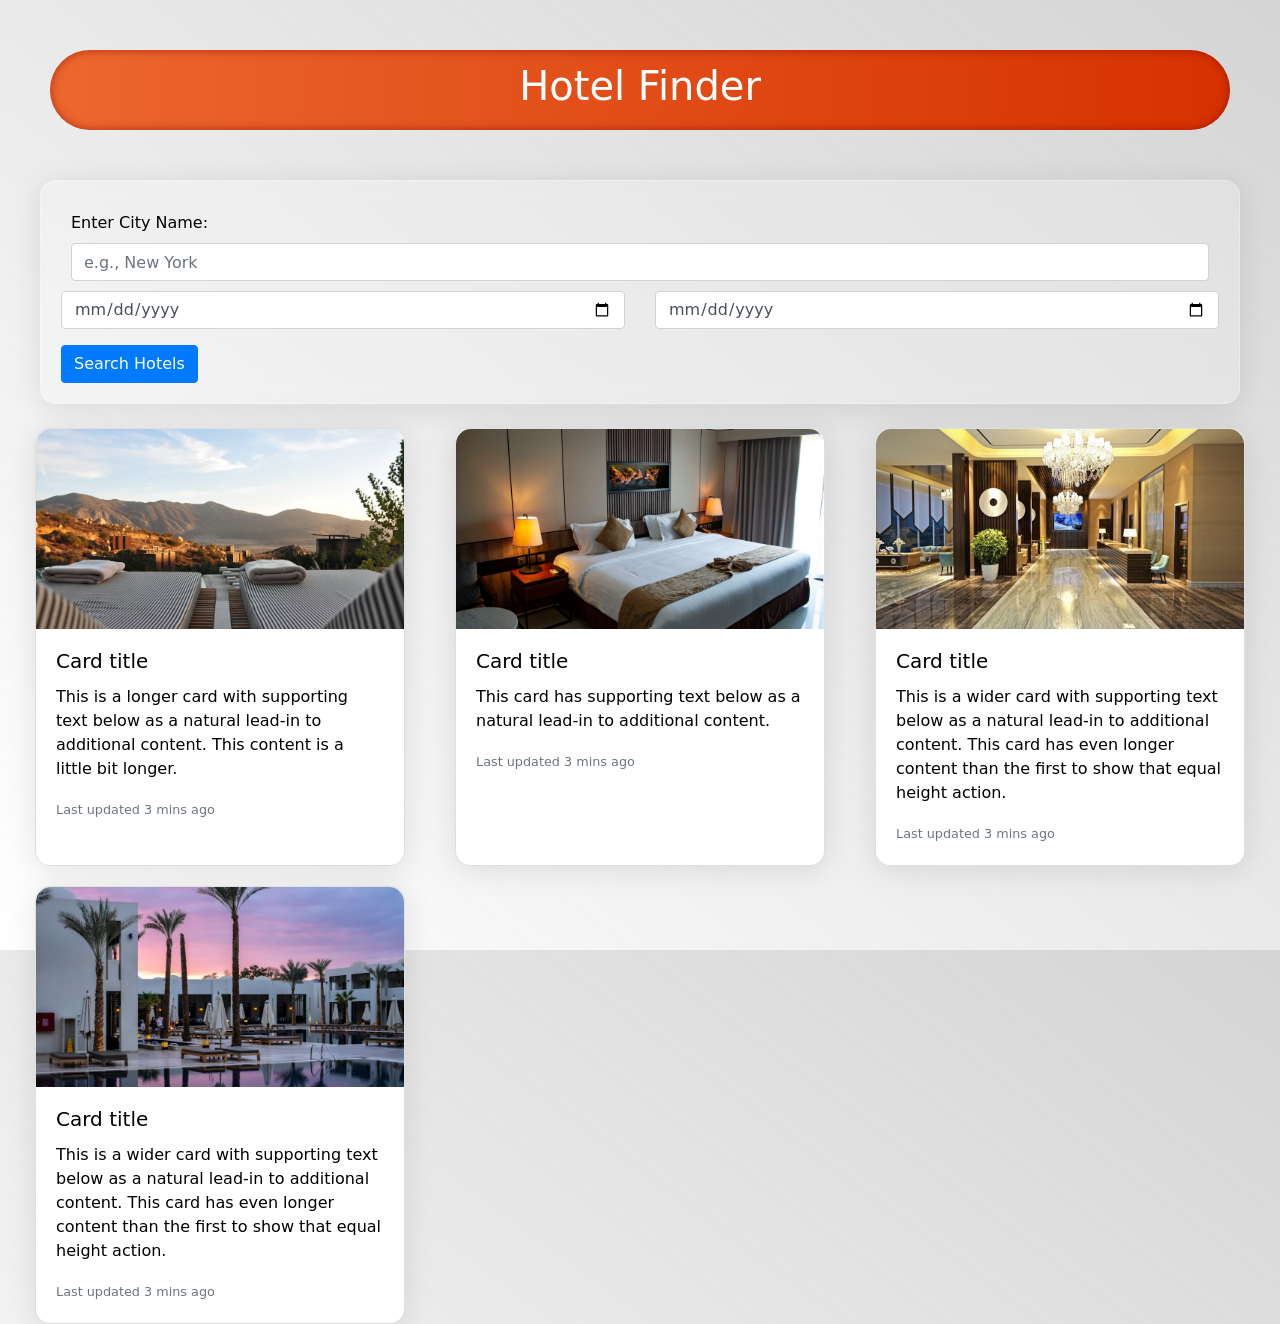
==== index.html @ 89272678 "added base level css, and js search form" ====
<!DOCTYPE html>
<html lang="en">
<head>
    <meta charset="UTF-8">
    <meta name="viewport" content="width=device-width, initial-scale=1.0">
    <link rel="stylesheet" href="https://cdn.jsdelivr.net/npm/bootstrap@4.4.1/dist/css/bootstrap.min.css" integrity="sha384-Vkoo8x4CGsO3+Hhxv8T/Q5PaXtkKtu6ug5TOeNV6gBiFeWPGFN9MuhOf23Q9Ifjh" crossorigin="anonymous">
    <link rel="stylesheet" href="style.css">
    <title>Hotel Finder || 26-1</title>
</head>
<body>
    <header>
        <h1>Hotel Finder</h1>
    </header>

    <main>
        <div class="container mt-4">
        <form action="" id="searchForm">
            <div class="form-group">
                <label for="cityInput">Enter City Name:</label>
                <input type="text" id="cityInput" class="form-control" placeholder="e.g., New York">
            </div>

            <div class="row mb-3">
                <div class="col"><input type="date" id="checkin" class="form-control"></div>
                <div class="col"><input type="date" id="checkout" class="form-control"></div>
            </div>
            <button id="searchBtn" class="btn btn-primary">Search Hotels</button>
        </form>
        </div>
        <div id="results" class="mt-4">
        </div>
        <div class="result card-1 mb-3 p-3'"></div>
        

    <div class="card-deck">
  <div class="card">
    <img src="Screenshot 2026-01-26 at 19.50.27.png" class="card-img-top" alt="...">
    <div class="card-body">
      <h5 class="card-title">Card title</h5>
      <p class="card-text">This is a longer card with supporting text below as a natural lead-in to additional content. This content is a little bit longer.</p>
      <p class="card-text"><small class="text-muted">Last updated 3 mins ago</small></p>
    </div>
  </div>
  <div class="card">
    <img src="Screenshot 2026-01-26 at 19.29.34.png" class="card-img-top" alt="...">
    <div class="card-body">
      <h5 class="card-title">Card title</h5>
      <p class="card-text">This card has supporting text below as a natural lead-in to additional content.</p>
      <p class="card-text"><small class="text-muted">Last updated 3 mins ago</small></p>
    </div>
  </div>
  <div class="card">
    <img src="Screenshot 2026-01-26 at 19.29.58.png" class="card-img-top" alt="...">
    <div class="card-body">
      <h5 class="card-title">Card title</h5>
      <p class="card-text">This is a wider card with supporting text below as a natural lead-in to additional content. This card has even longer content than the first to show that equal height action.</p>
      <p class="card-text"><small class="text-muted">Last updated 3 mins ago</small></p>
    </div>
  </div>
  <div class="card">
    <img src="Screenshot 2026-01-26 at 19.50.08.png" class="card-img-top" alt="...">
    <div class="card-body">
      <h5 class="card-title">Card title</h5>
      <p class="card-text">This is a wider card with supporting text below as a natural lead-in to additional content. This card has even longer content than the first to show that equal height action.</p>
      <p class="card-text"><small class="text-muted">Last updated 3 mins ago</small></p>
    </div>
  </div>
</div>
    </main>
    <script src="https://code.jquery.com/jquery-3.4.1.slim.min.js" integrity="sha384-J6qa4849blE2+poT4WnyKhv5vZF5SrPo0iEjwBvKU7imGFAV0wwj1yYfoRSJoZ+n" crossorigin="anonymous"></script>
    <script src="https://cdn.jsdelivr.net/npm/popper.js@1.16.0/dist/umd/popper.min.js" integrity="sha384-Q6E9RHvbIyZFJoft+2mJbHaEWldlvI9IOYy5n3zV9zzTtmI3UksdQRVvoxMfooAo" crossorigin="anonymous"></script>
    <script src="https://cdn.jsdelivr.net/npm/bootstrap@4.4.1/dist/js/bootstrap.min.js" integrity="sha384-wfSDF2E50Y2D1uUdj0O3uMBJnjuUD4Ih7YwaYd1iqfktj0Uod8GCExl3Og8ifwB6" crossorigin="anonymous"></script>
    <script src="script.js"></script>
</body>
</html>
---- style.css ----
* {
    margin: 0;
    padding: 0;
    box-sizing: border-box;
    /* outline: 1px solid red; */
}

:root {
    --lm-background: rgb(255, 255, 255);
    --lm-color: rgb(0, 0, 0);
    --lm-accent: rgb(236, 103, 46);
    --lm-accent-2: rgb(214, 50, 0);
    --dm-background: rgb(34, 34, 34);
    --dm-color: rgb(255, 255, 255);
    --dm-accent: rgb(10, 132, 255);
}

body {
    background-image: linear-gradient(to top right, var(--lm-background), rgba(201, 201, 201, 0.787));
    color: var(--lm-color);
    height: 100vh;
    width: 100vw;
    font-family:system-ui, -apple-system, BlinkMacSystemFont, 'Segoe UI', Roboto, Oxygen, Ubuntu, Cantarell, 'Open Sans', 'Helvetica Neue', sans-serif
}

header {
    background-image: linear-gradient(to right, var(--lm-accent), var(--lm-accent-2));
    color: var(--dm-color);
    padding: 1rem;
    text-align: center;
    height: 5rem;
    display: flex;
    margin: 50px 50px;
    border-radius: 50px;
    justify-content: center;
    align-items: center;
    box-shadow: inset 0 0 10px rgba(128, 0, 0, 0.559);
}

.container {
    max-width: 1200px;
    margin: 20px auto;
    padding: 20px;
    background-color: rgba(255, 255, 255, 0.2);
    backdrop-filter: blur(10px);
    -webkit-backdrop-filter: blur(10px);
    border: 1px solid rgba(255, 255, 255, 0.3);
    box-shadow: 0 4px 30px rgba(0, 0, 0, 0.1);
    border-radius: 16px;
}

.form-group {
    margin: 10px;
    flex: 1 1 200px;
    min-width: 200px;
}

.alert {
    margin: 20px;
    background-image: linear-gradient(to right, var(--lm-accent), var(--lm-accent-2));
    color: var(--dm-color);
    text-align: center;
    width: fit-content;
    justify-self: center;
    box-shadow: inset 0 0 10px rgba(128, 0, 0, 0.559), 0 4px 30px rgba(120, 120, 120, 0.784);
    border: none;
}



.card-deck {
    display: grid;
    grid-template-columns: repeat(auto-fit, minmax(300px, 1fr));
    gap: 20px;
    margin: 20px;
}

.card {
    border-radius: 15px;
    box-shadow: 0 4px 30px rgba(0, 0, 0, 0.1);
}

.card-img-top {
    border-top-left-radius: 15px;
    border-top-right-radius: 15px;
    height: 200px;
    object-fit: cover;
}

.card{
    border-radius: 15px;
    box-shadow: 0 4px 30px rgba(0, 0, 0, 0.1);
    color: var(--lm-color)
}
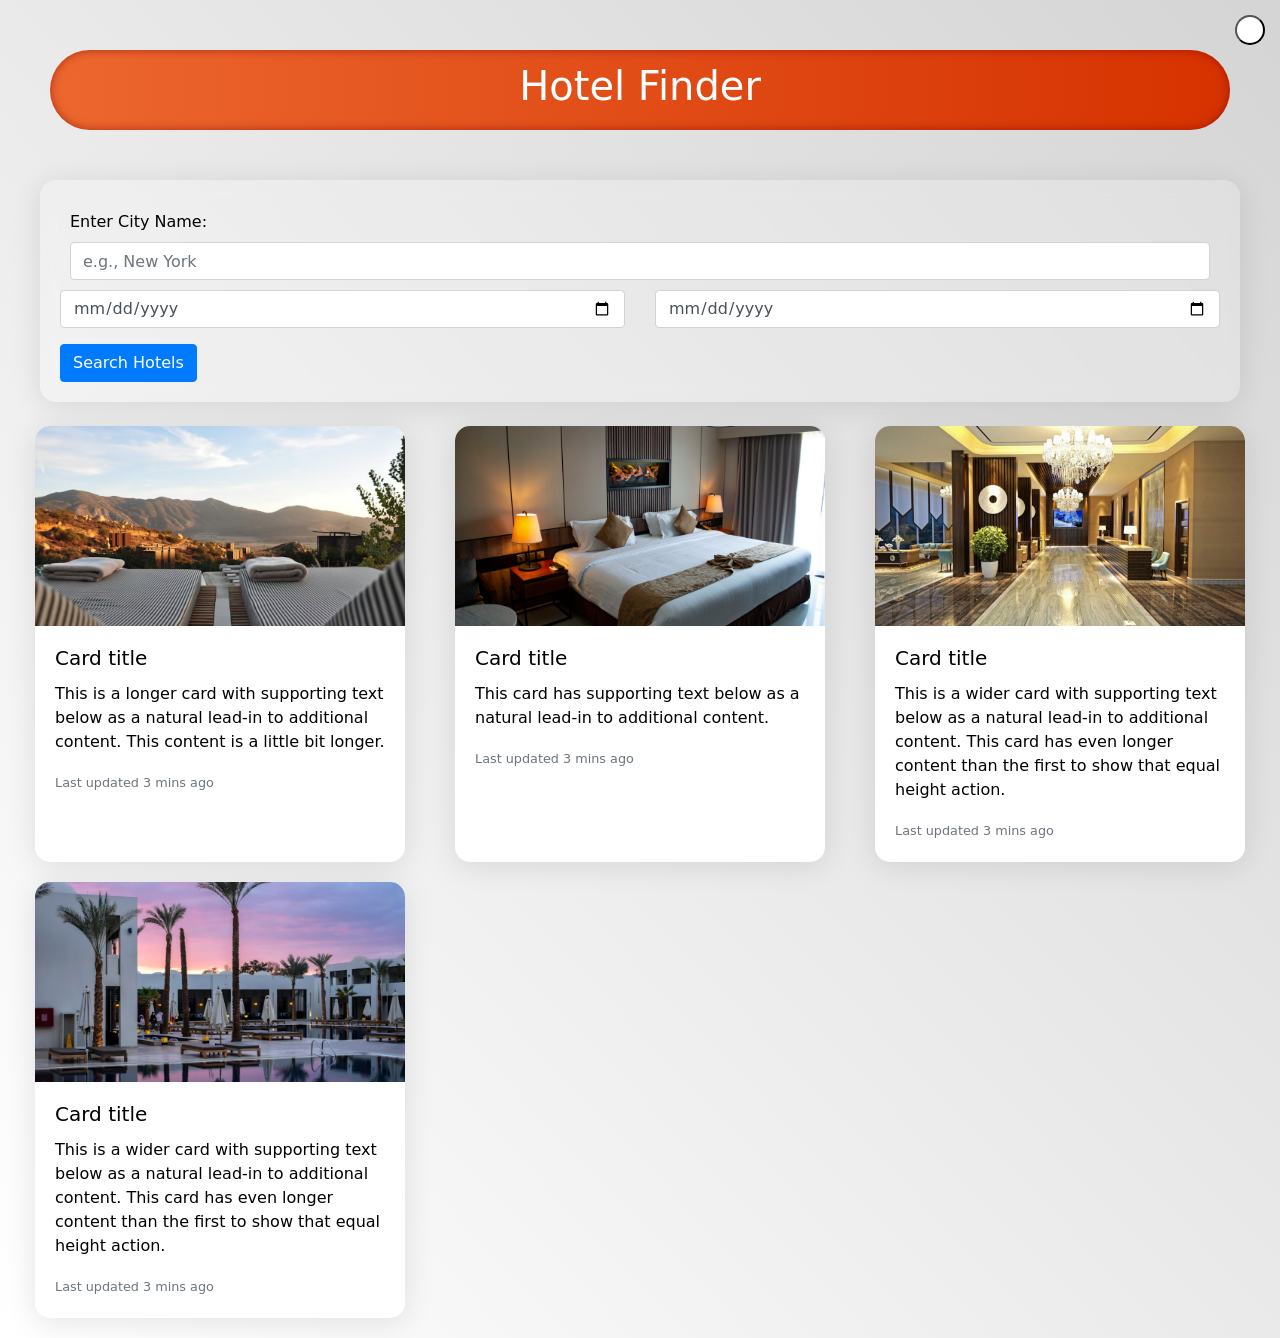
==== commit 6fb3681f: "added dark mode, detailed styling needed" ====
--- a/index.html
+++ b/index.html
@@ -11,6 +11,8 @@
     <header>
         <h1>Hotel Finder</h1>
     </header>
+
+    <button id="toggle"></button>
 
     <main>
         <div class="container mt-4">
--- a/style.css
+++ b/style.css
@@ -15,12 +15,32 @@
     --dm-accent: rgb(10, 132, 255);
 }
 
+.dark-mode {
+    --lm-background: rgb(0, 0, 0);
+    --lm-color: rgb(255, 255, 255);
+    --lm-accent: rgb(236, 103, 46);
+    --lm-accent-2: rgb(214, 50, 0);
+    --dm-background: rgb(222, 222, 222);
+    --dm-color: rgb(0, 0, 0);
+    --dm-accent: rgb(0, 65, 130);
+}
+
 body {
     background-image: linear-gradient(to top right, var(--lm-background), rgba(201, 201, 201, 0.787));
     color: var(--lm-color);
-    height: 100vh;
+    height: 100%;
     width: 100vw;
     font-family:system-ui, -apple-system, BlinkMacSystemFont, 'Segoe UI', Roboto, Oxygen, Ubuntu, Cantarell, 'Open Sans', 'Helvetica Neue', sans-serif
+}
+
+#toggle {
+    background-color: white;
+    height: 30px;
+    width: 30px;
+    border-radius: 50%;
+    position: fixed;
+    top: 15px;
+    right: 15px;
 }
 
 header {
@@ -44,7 +64,6 @@
     background-color: rgba(255, 255, 255, 0.2);
     backdrop-filter: blur(10px);
     -webkit-backdrop-filter: blur(10px);
-    border: 1px solid rgba(255, 255, 255, 0.3);
     box-shadow: 0 4px 30px rgba(0, 0, 0, 0.1);
     border-radius: 16px;
 }
@@ -75,10 +94,6 @@
     margin: 20px;
 }
 
-.card {
-    border-radius: 15px;
-    box-shadow: 0 4px 30px rgba(0, 0, 0, 0.1);
-}
 
 .card-img-top {
     border-top-left-radius: 15px;
@@ -90,5 +105,7 @@
 .card{
     border-radius: 15px;
     box-shadow: 0 4px 30px rgba(0, 0, 0, 0.1);
-    color: var(--lm-color)
+    color: var(--lm-color);
+    background-color: var(--lm-background);
+    border: none;
 }
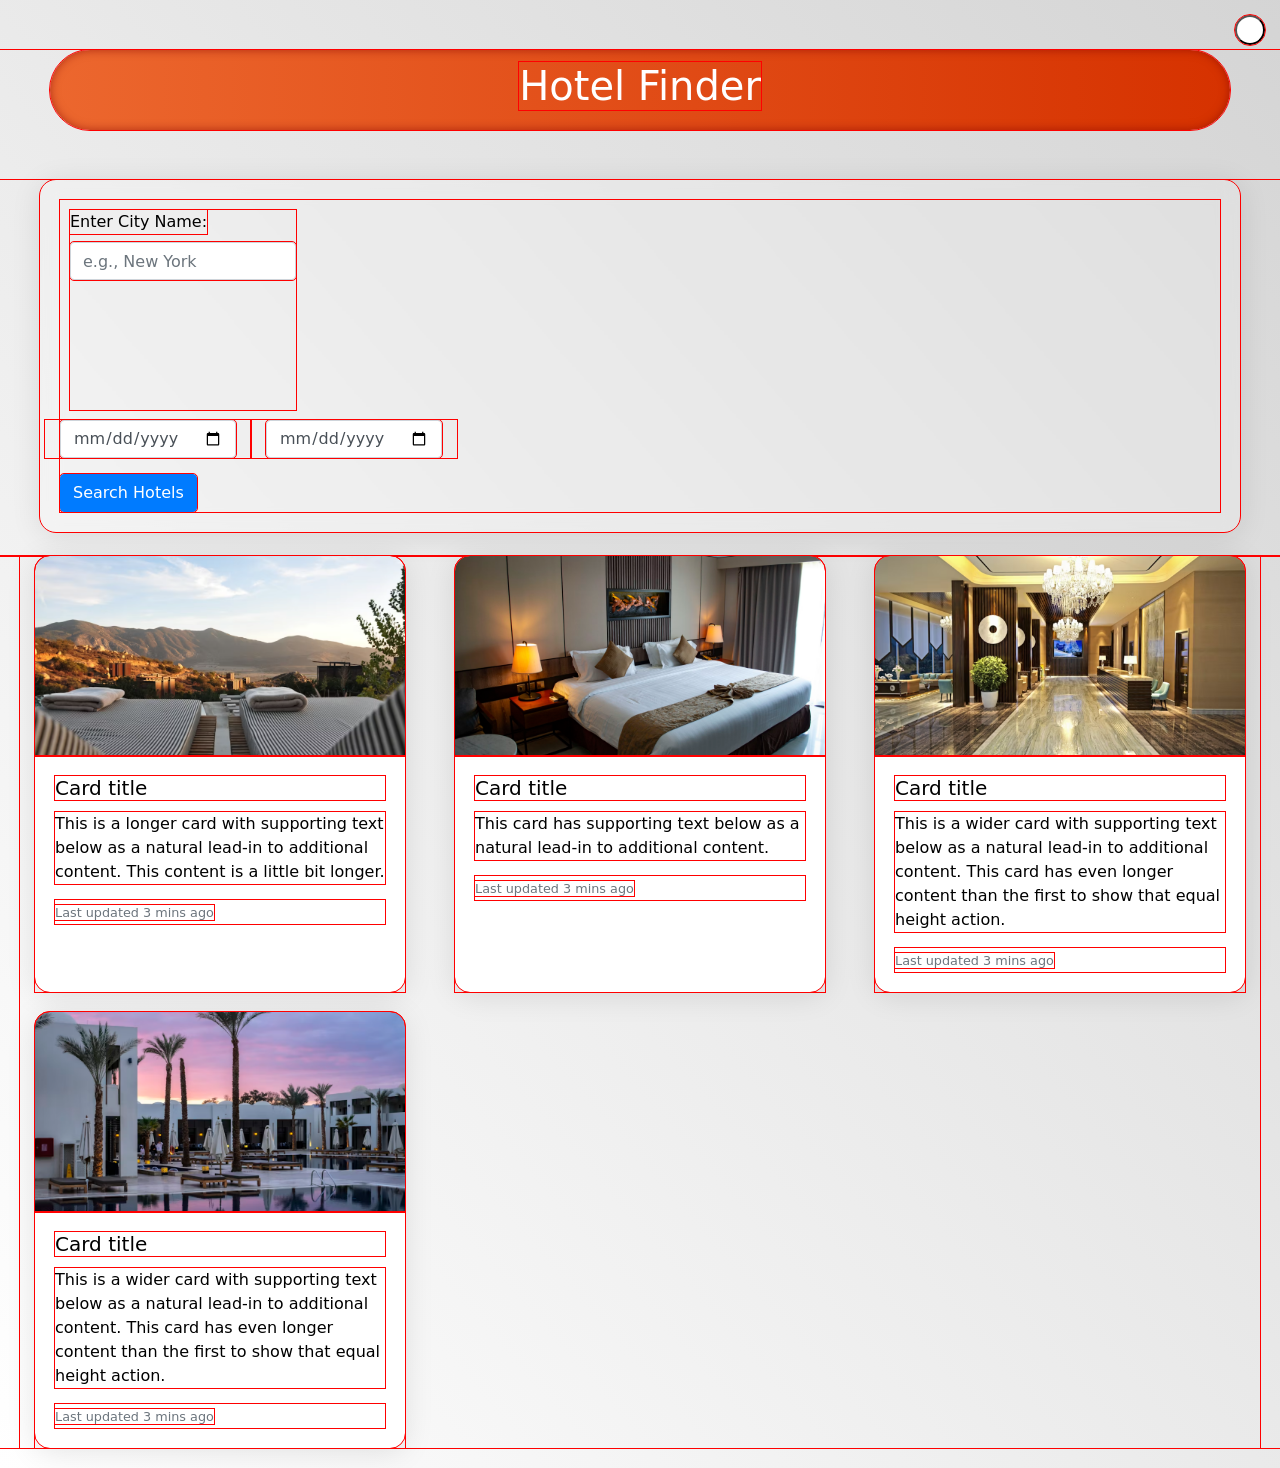
==== commit 20fd3a1d: "added contact page, transferred dark mode, basic styling and began form" ====
--- a/index.html
+++ b/index.html
@@ -35,39 +35,39 @@
         
 
     <div class="card-deck">
-  <div class="card">
-    <img src="Screenshot 2026-01-26 at 19.50.27.png" class="card-img-top" alt="...">
-    <div class="card-body">
-      <h5 class="card-title">Card title</h5>
-      <p class="card-text">This is a longer card with supporting text below as a natural lead-in to additional content. This content is a little bit longer.</p>
-      <p class="card-text"><small class="text-muted">Last updated 3 mins ago</small></p>
-    </div>
-  </div>
-  <div class="card">
-    <img src="Screenshot 2026-01-26 at 19.29.34.png" class="card-img-top" alt="...">
-    <div class="card-body">
-      <h5 class="card-title">Card title</h5>
-      <p class="card-text">This card has supporting text below as a natural lead-in to additional content.</p>
-      <p class="card-text"><small class="text-muted">Last updated 3 mins ago</small></p>
-    </div>
-  </div>
-  <div class="card">
-    <img src="Screenshot 2026-01-26 at 19.29.58.png" class="card-img-top" alt="...">
-    <div class="card-body">
-      <h5 class="card-title">Card title</h5>
-      <p class="card-text">This is a wider card with supporting text below as a natural lead-in to additional content. This card has even longer content than the first to show that equal height action.</p>
-      <p class="card-text"><small class="text-muted">Last updated 3 mins ago</small></p>
-    </div>
-  </div>
-  <div class="card">
-    <img src="Screenshot 2026-01-26 at 19.50.08.png" class="card-img-top" alt="...">
-    <div class="card-body">
-      <h5 class="card-title">Card title</h5>
-      <p class="card-text">This is a wider card with supporting text below as a natural lead-in to additional content. This card has even longer content than the first to show that equal height action.</p>
-      <p class="card-text"><small class="text-muted">Last updated 3 mins ago</small></p>
-    </div>
-  </div>
-</div>
+          <div class="card">
+            <img src="Screenshot 2026-01-26 at 19.50.27.png" class="card-img-top" alt="...">
+            <div class="card-body">
+              <h5 class="card-title">Card title</h5>
+              <p class="card-text">This is a longer card with supporting text below as a natural lead-in to additional content. This content is a little bit longer.</p>
+              <p class="card-text"><small class="text-muted">Last updated 3 mins ago</small></p>
+            </div>
+          </div>
+          <div class="card">
+            <img src="Screenshot 2026-01-26 at 19.29.34.png" class="card-img-top" alt="...">
+            <div class="card-body">
+              <h5 class="card-title">Card title</h5>
+              <p class="card-text">This card has supporting text below as a natural lead-in to additional content.</p>
+              <p class="card-text"><small class="text-muted">Last updated 3 mins ago</small></p>
+            </div>
+          </div>
+          <div class="card">
+            <img src="Screenshot 2026-01-26 at 19.29.58.png" class="card-img-top" alt="...">
+            <div class="card-body">
+              <h5 class="card-title">Card title</h5>
+              <p class="card-text">This is a wider card with supporting text below as a natural lead-in to additional content. This card has even longer content than the first to show that equal height action.</p>
+              <p class="card-text"><small class="text-muted">Last updated 3 mins ago</small></p>
+            </div>
+          </div>
+          <div class="card">
+            <img src="Screenshot 2026-01-26 at 19.50.08.png" class="card-img-top" alt="...">
+            <div class="card-body">
+              <h5 class="card-title">Card title</h5>
+              <p class="card-text">This is a wider card with supporting text below as a natural lead-in to additional content. This card has even longer content than the first to show that equal height action.</p>
+              <p class="card-text"><small class="text-muted">Last updated 3 mins ago</small></p>
+            </div>
+          </div>
+        </div>
     </main>
     <script src="https://code.jquery.com/jquery-3.4.1.slim.min.js" integrity="sha384-J6qa4849blE2+poT4WnyKhv5vZF5SrPo0iEjwBvKU7imGFAV0wwj1yYfoRSJoZ+n" crossorigin="anonymous"></script>
     <script src="https://cdn.jsdelivr.net/npm/popper.js@1.16.0/dist/umd/popper.min.js" integrity="sha384-Q6E9RHvbIyZFJoft+2mJbHaEWldlvI9IOYy5n3zV9zzTtmI3UksdQRVvoxMfooAo" crossorigin="anonymous"></script>
--- a/style.css
+++ b/style.css
@@ -2,7 +2,7 @@
     margin: 0;
     padding: 0;
     box-sizing: border-box;
-    /* outline: 1px solid red; */
+    outline: 1px solid red;
 }
 
 :root {
@@ -109,3 +109,20 @@
     background-color: var(--lm-background);
     border: none;
 }
+
+/* CONTACT PAGE */
+
+.submit-container {
+    height: 100vh;
+    display: flex;
+    flex-direction: column;
+    align-items: center;
+    justify-content: flex-start;
+}
+
+form {
+    display: flex;
+    flex-direction: column;
+    align-items: flex-start;
+    
+}
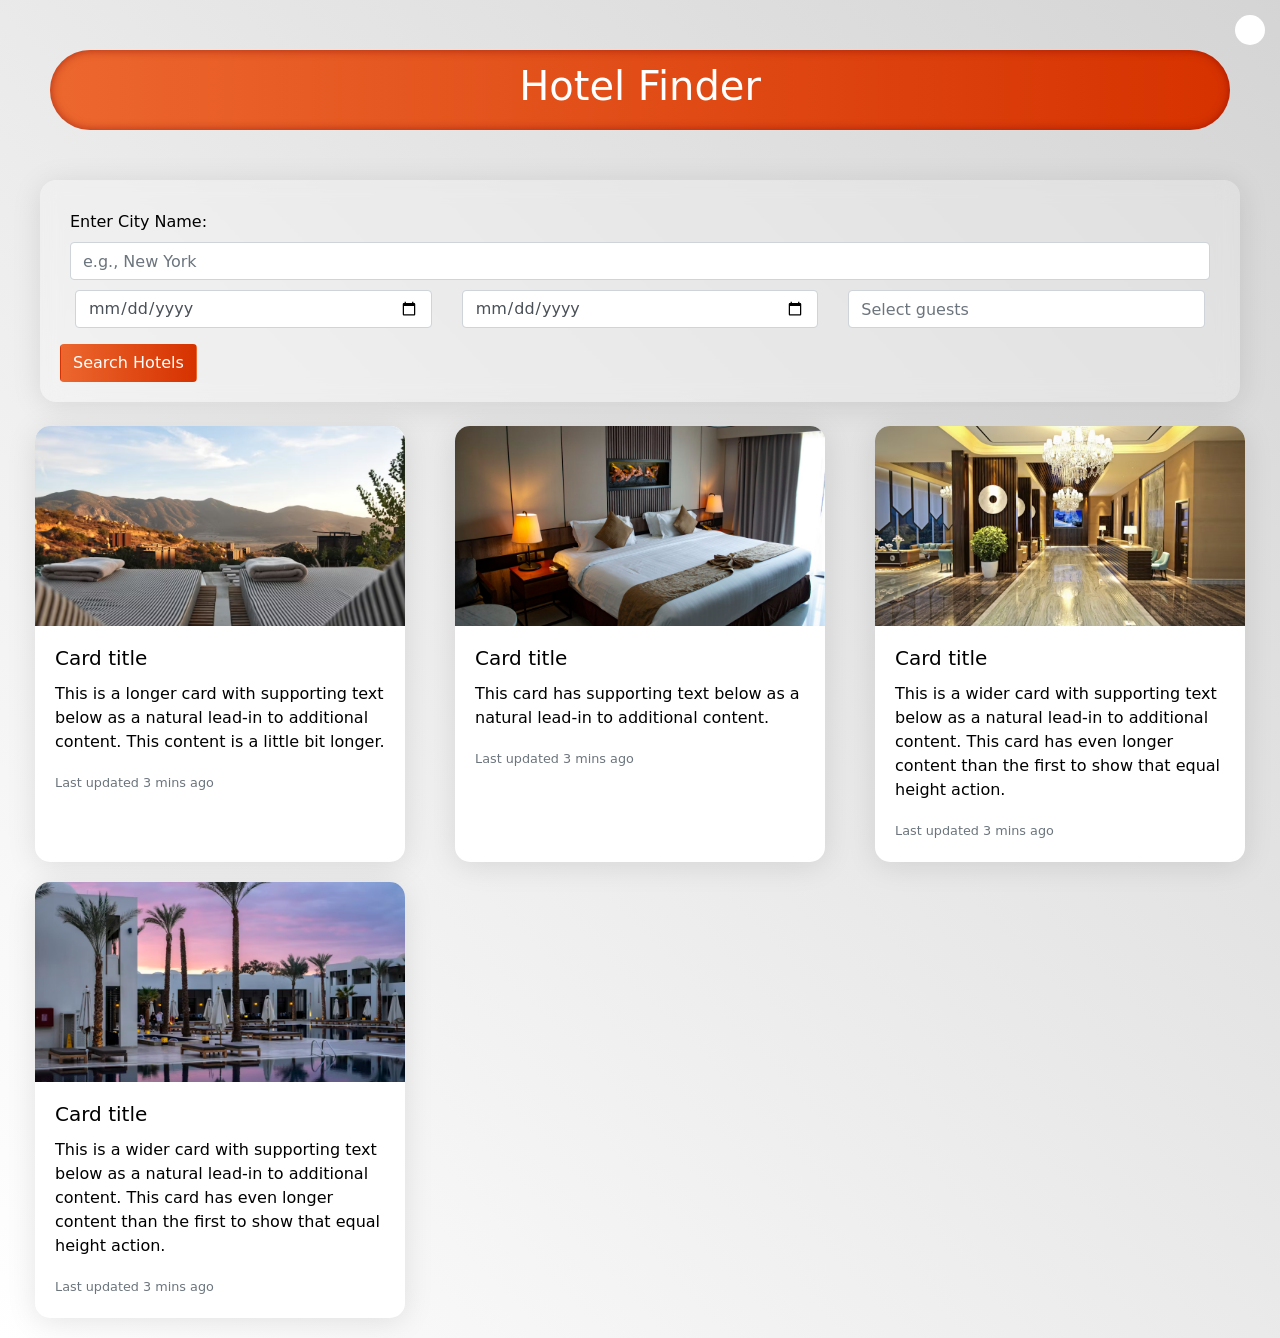
==== commit e936b9c0: "cleaned up responsivity, css file, added guest button" ====
--- a/index.html
+++ b/index.html
@@ -25,10 +25,36 @@
             <div class="row mb-3">
                 <div class="col"><input type="date" id="checkin" class="form-control"></div>
                 <div class="col"><input type="date" id="checkout" class="form-control"></div>
+                <div class="col"><input type="text" id="guestInput" class="form-control" placeholder="Select guests"></div>
+                       
             </div>
-            <button id="searchBtn" class="btn btn-primary">Search Hotels</button>
+
+            <button type="submit" id="searchBtn" class="btn searchBtn">Search Hotels</button>
         </form>
         </div>
+
+        <div id="guestModal" class="modal hidden">
+            <div class="modal-content">
+              <h3>Select Guests</h3>
+
+              <div class="row container">
+                <span>Adults</span>
+                <button class="count" type="button" onclick="changeCount('adults', -1)">-</button>
+                <span id="adultsCount">1</span>
+                <button class="count"  type="button" onclick="changeCount('adults', 1)">+</button>
+              </div>
+
+              <div class="row container">
+                <span>Children</span>
+                <button class="count"  type="button" onclick="changeCount('children', -1)">-</button>
+                <span id="childrenCount">0</span>
+                <button class="count" type="button" onclick="changeCount('children', 1)">+</button>
+              </div>
+
+              <button class="done-btn" type="button" onclick="applyGuests()">Done</button>
+            </div>
+          </div>  
+
         <div id="results" class="mt-4">
         </div>
         <div class="result card-1 mb-3 p-3'"></div>
--- a/style.css
+++ b/style.css
@@ -2,7 +2,6 @@
     margin: 0;
     padding: 0;
     box-sizing: border-box;
-    outline: 1px solid red;
 }
 
 :root {
@@ -10,9 +9,12 @@
     --lm-color: rgb(0, 0, 0);
     --lm-accent: rgb(236, 103, 46);
     --lm-accent-2: rgb(214, 50, 0);
+
     --dm-background: rgb(34, 34, 34);
     --dm-color: rgb(255, 255, 255);
-    --dm-accent: rgb(10, 132, 255);
+    --dm-accent: rgb(214, 50, 0);
+    --modal-text: rgb(0, 0, 0);
+    --modal-count: rgb(255, 255, 255);
 }
 
 .dark-mode {
@@ -20,51 +22,96 @@
     --lm-color: rgb(255, 255, 255);
     --lm-accent: rgb(236, 103, 46);
     --lm-accent-2: rgb(214, 50, 0);
-    --dm-background: rgb(222, 222, 222);
+
+    --dm-background: rgb(209, 209, 209);
     --dm-color: rgb(0, 0, 0);
     --dm-accent: rgb(0, 65, 130);
+    --modal-text: rgb(0, 0, 0);
+    --modal-count: rgb(255, 255, 255);
 }
 
 body {
-    background-image: linear-gradient(to top right, var(--lm-background), rgba(201, 201, 201, 0.787));
+    background-image: 
+        linear-gradient(
+            to top right, 
+            var(--lm-background), 
+            rgba(201, 201, 201, 0.787)
+        );
+
     color: var(--lm-color);
-    height: 100%;
+
+    min-height: 100%;
     width: 100vw;
-    font-family:system-ui, -apple-system, BlinkMacSystemFont, 'Segoe UI', Roboto, Oxygen, Ubuntu, Cantarell, 'Open Sans', 'Helvetica Neue', sans-serif
+
+    font-family:
+        system-ui,
+        -apple-system, 
+        BlinkMacSystemFont, 
+        'Segoe UI', 
+        Roboto, 
+        Oxygen, 
+        Ubuntu, 
+        Cantarell, 
+        'Open Sans', 
+        'Helvetica Neue', 
+        sans-serif;
 }
 
 #toggle {
     background-color: white;
+
     height: 30px;
     width: 30px;
+
+    border: none;
     border-radius: 50%;
+
     position: fixed;
     top: 15px;
     right: 15px;
+
+    cursor: pointer;
 }
 
 header {
-    background-image: linear-gradient(to right, var(--lm-accent), var(--lm-accent-2));
+    background-image: 
+        linear-gradient(
+            to right, 
+            var(--lm-accent), 
+            var(--lm-accent-2)
+        );
+
     color: var(--dm-color);
+
+    height: 5rem;
+
     padding: 1rem;
+    margin: 50px 50px;
+
     text-align: center;
-    height: 5rem;
-    display: flex;
-    margin: 50px 50px;
-    border-radius: 50px;
+    
+    display: flex;
     justify-content: center;
     align-items: center;
+
+    border-radius: 50px;
+    
     box-shadow: inset 0 0 10px rgba(128, 0, 0, 0.559);
 }
 
 .container {
     max-width: 1200px;
+
     margin: 20px auto;
     padding: 20px;
+
     background-color: rgba(255, 255, 255, 0.2);
+
     backdrop-filter: blur(10px);
     -webkit-backdrop-filter: blur(10px);
+
     box-shadow: 0 4px 30px rgba(0, 0, 0, 0.1);
+
     border-radius: 16px;
 }
 
@@ -76,21 +123,48 @@
 
 .alert {
     margin: 20px;
-    background-image: linear-gradient(to right, var(--lm-accent), var(--lm-accent-2));
+
+    background-image: 
+        linear-gradient(
+            to right, 
+            var(--lm-accent), 
+            var(--lm-accent-2)
+        );
+
     color: var(--dm-color);
+
     text-align: center;
+
     width: fit-content;
     justify-self: center;
-    box-shadow: inset 0 0 10px rgba(128, 0, 0, 0.559), 0 4px 30px rgba(120, 120, 120, 0.784);
-    border: none;
-}
-
+
+    box-shadow: 
+    inset 0 0 10px rgba(128, 0, 0, 0.559),
+     0 4px 30px rgba(120, 120, 120, 0.784);
+
+    border: none;
+}
+
+.searchBtn {
+    background-image: 
+        linear-gradient(
+            to right, 
+            var(--lm-accent), 
+            var(--lm-accent-2)
+        );
+
+        color: var(--dm-color);
+}
 
 
 .card-deck {
     display: grid;
-    grid-template-columns: repeat(auto-fit, minmax(300px, 1fr));
+
+    grid-template-columns: 
+        repeat(auto-fit, minmax(300px, 1fr));
+
     gap: 20px;
+
     margin: 20px;
 }
 
@@ -98,31 +172,151 @@
 .card-img-top {
     border-top-left-radius: 15px;
     border-top-right-radius: 15px;
+
     height: 200px;
     object-fit: cover;
 }
 
 .card{
     border-radius: 15px;
+    border: none;
+
+    background-color: var(--lm-background);
+    color: var(--lm-color);
+    
     box-shadow: 0 4px 30px rgba(0, 0, 0, 0.1);
-    color: var(--lm-color);
-    background-color: var(--lm-background);
-    border: none;
+}
+
+/* MODAL */
+
+.modal {
+    position: fixed;
+    top: 0;
+    left: 0;
+    width: 100%;
+    height: 100%;
+    background: rgba(0,0,0,0.5);
+    display: flex;
+    align-items: center;
+    justify-content: center;
+    background-color: rgba(255, 255, 255, 0.2);
+
+    backdrop-filter: blur(10px);
+    -webkit-backdrop-filter: blur(10px);
+
+    box-shadow: 0 4px 30px rgba(0, 0, 0, 0.1);
+}
+
+.modal-content {
+    background: white;
+    padding: 20px;
+    border-radius: 10px;
+    width: 250px;
+    background-color: rgba(255, 255, 255, 0.2);
+
+    backdrop-filter: blur(10px);
+    -webkit-backdrop-filter: blur(10px);
+
+    box-shadow: 0 4px 30px rgba(0, 0, 0, 0.1);
+    color: var(--modal-text)
+}
+
+.modal-content h3 {
+    text-align: center;
+
+    background: linear-gradient(to right, var(--lm-accent), var(--lm-accent-2));
+    -webkit-background-clip: text;
+    -webkit-text-fill-color: transparent;
+}
+
+
+.hidden {
+    display: none;
+}
+
+.row {
+    display: flex;
+    justify-content: space-between;
+    margin: 10px 0;
+  
+}
+
+.count {
+    background-image: 
+        linear-gradient(
+            to right, 
+            var(--lm-accent), 
+            var(--lm-accent-2)
+        );
+
+    color: var(--modal-count);
+
+    border: none;
+    border-radius: 50%;
+
+    width: 1.5rem;
+
+    align-content: center;
+}
+
+.done-btn {
+    background-image: 
+        linear-gradient(
+            to right, 
+            var(--lm-accent), 
+            var(--lm-accent-2)
+        );
+
+    color: var(--dm-color);
+
+    border: none;
+    border-radius: 25px;
 }
 
 /* CONTACT PAGE */
 
 .submit-container {
     height: 100vh;
+
     display: flex;
     flex-direction: column;
     align-items: center;
     justify-content: flex-start;
 }
 
-form {
+.form-contact {
     display: flex;
     flex-direction: column;
     align-items: flex-start;
     
 }
+
+ @media (max-width: 768px) {
+
+    header h1 {
+        font-size: 28px;
+    }
+
+    .card img {
+        height: 180px;
+    }
+
+    .row.mb-3 .col {
+        margin-bottom: 10px;
+    }
+}
+
+@media (max-width: 576px) {
+
+    header h1 {
+        font-size: 24px;
+    }
+
+    .container {
+        padding: 15px;
+    }
+
+    .card img {
+        height: 160px;
+    }
+}
